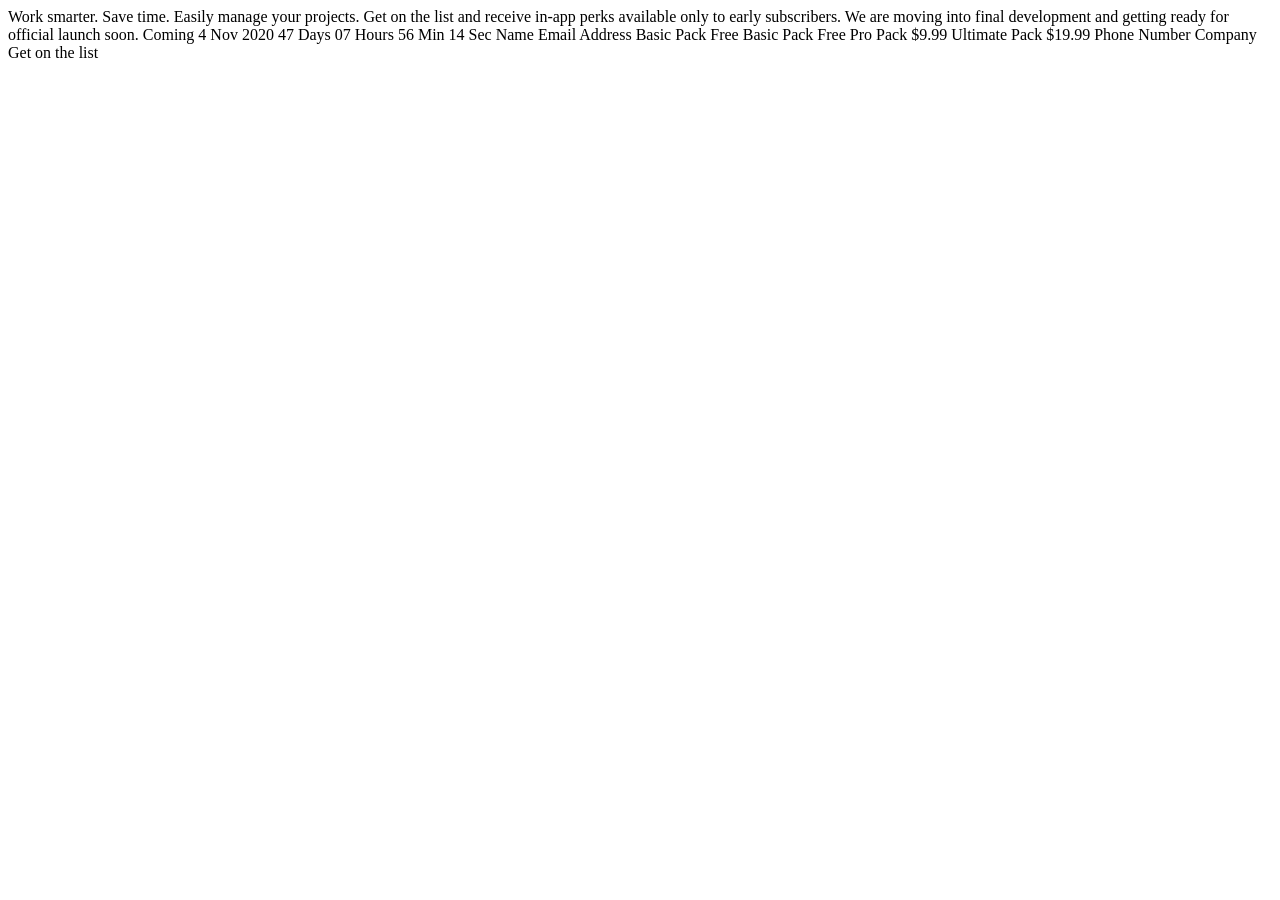
==== sign-up.html @ 05491415 "initial commit" ====
<!DOCTYPE html>
<html lang="en">
<head>
  <meta charset="UTF-8">
  <meta name="viewport" content="width=device-width, initial-scale=1.0">

  <link rel="icon" type="image/png" sizes="32x32" href="./assets/favicon-32x32.png">

    <title>Frontend Mentor | Officelite coming soon site</title>
</head>
<body>
  Work smarter. Save time.

  Easily manage your projects. Get on the list and receive in-app perks available only to 
  early subscribers. We are moving into final development and getting ready for official launch soon.

  <!-- If you're choosing to make this date dynamic, set it to 30 days in the future from the moment the visitor views the page -->
  Coming 4 Nov 2020

  <!-- If you're choosing to make this timer dynamic, have it countdown from the date you set above -->
  47 Days
  07 Hours
  56 Min
  14 Sec

  Name
  Email Address
  Basic Pack Free
  Basic Pack Free
  Pro Pack $9.99
  Ultimate Pack $19.99
  Phone Number
  Company
  Get on the list
</body>
</html>
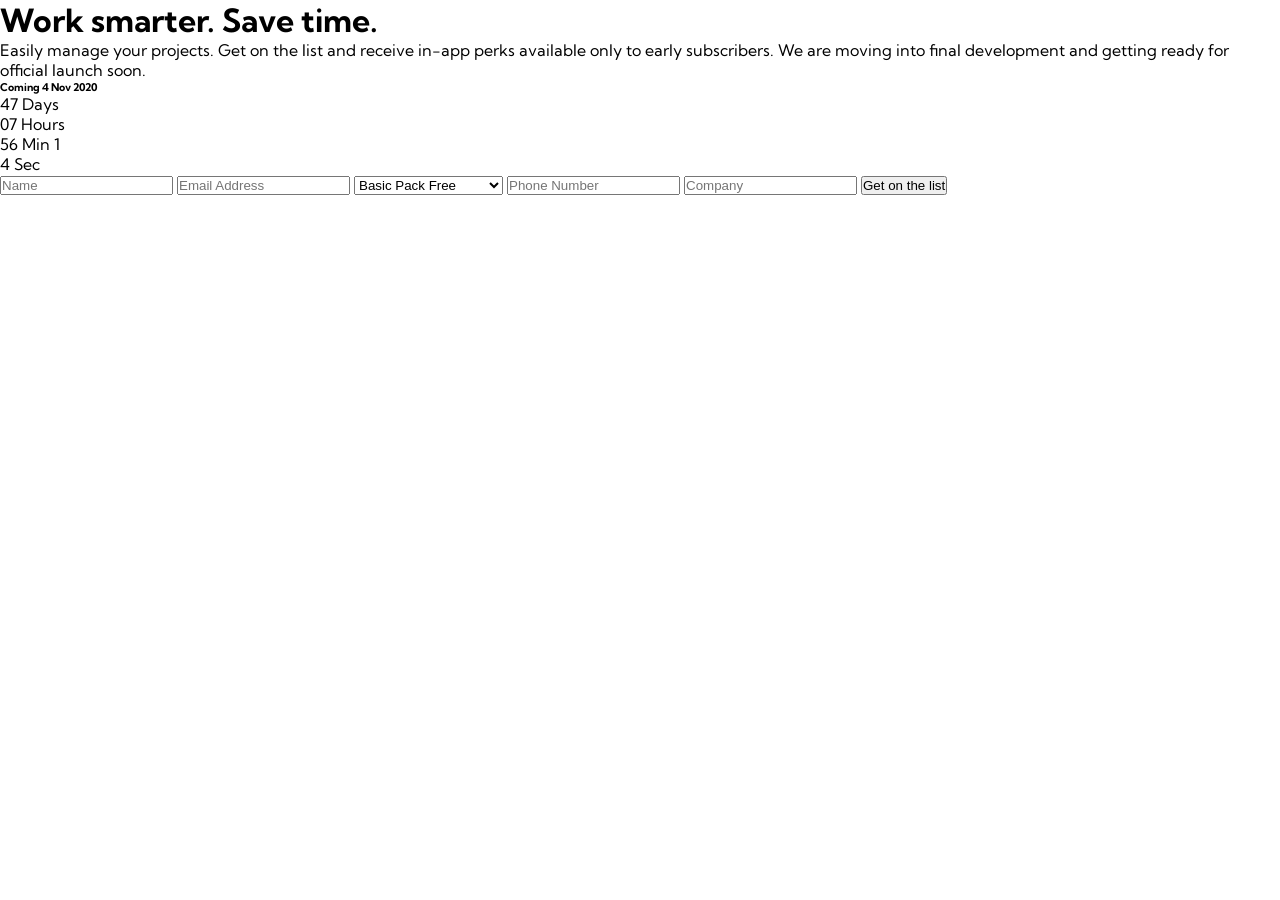
==== commit 5e99fcce: "html structure and css improve" ====
--- a/sign-up.html
+++ b/sign-up.html
@@ -1,36 +1,85 @@
-<!DOCTYPE html>
+<!doctype html>
 <html lang="en">
-<head>
-  <meta charset="UTF-8">
-  <meta name="viewport" content="width=device-width, initial-scale=1.0">
+  <head>
+    <meta charset="UTF-8" />
+    <meta name="viewport" content="width=device-width, initial-scale=1.0" />
 
-  <link rel="icon" type="image/png" sizes="32x32" href="./assets/favicon-32x32.png">
+    <link
+      rel="icon"
+      type="image/png"
+      sizes="32x32"
+      href="./assets/favicon-32x32.png"
+    />
+
+    <link rel="preconnect" href="https://fonts.googleapis.com" />
+    <link rel="preconnect" href="https://fonts.gstatic.com" crossorigin />
+    <link
+      href="https://fonts.googleapis.com/css2?family=Kumbh+Sans:wght,YOPQ@100..900,300&family=Red+Hat+Display:ital,wght@0,300..900;1,300..900&display=swap"
+      rel="stylesheet"
+    />
+
+    <link rel="stylesheet" href="style.css" />
 
     <title>Frontend Mentor | Officelite coming soon site</title>
-</head>
-<body>
-  Work smarter. Save time.
+  </head>
+  <body>
+    <div class="container">
+      <h1>Work smarter. Save time.</h1>
 
-  Easily manage your projects. Get on the list and receive in-app perks available only to 
-  early subscribers. We are moving into final development and getting ready for official launch soon.
+      <p>
+        Easily manage your projects. Get on the list and receive in-app perks
+        available only to early subscribers. We are moving into final
+        development and getting ready for official launch soon.
+      </p>
 
-  <!-- If you're choosing to make this date dynamic, set it to 30 days in the future from the moment the visitor views the page -->
-  Coming 4 Nov 2020
+      <!-- If you're choosing to make this date dynamic, set it to 30 days in the future from the moment the visitor views the page -->
+      <h6>Coming 4 Nov 2020</h6>
 
-  <!-- If you're choosing to make this timer dynamic, have it countdown from the date you set above -->
-  47 Days
-  07 Hours
-  56 Min
-  14 Sec
+      <!-- If you're choosing to make this timer dynamic, have it countdown from the date you set above -->
+      <div class="date-container dc-white">
+        <div class="date-card">47 Days</div>
+        <div class="date-card">07 Hours</div>
+        <div class="date-card">56 Min 1</div>
+        <div class="date-card">4 Sec</div>
+      </div>
 
-  Name
-  Email Address
-  Basic Pack Free
-  Basic Pack Free
-  Pro Pack $9.99
-  Ultimate Pack $19.99
-  Phone Number
-  Company
-  Get on the list
-</body>
-</html>+      <div class="form-container">
+        <input
+          type="text"
+          name="fname"
+          id="fname"
+          required
+          placeholder="Name"
+        />
+        <input
+          type="email"
+          name="email"
+          id="email"
+          required
+          placeholder="Email Address"
+        />
+        <select name="" id="">
+          <option value="basic">Basic Pack Free</option>
+          <option value="pro">Pro Pack $9.99</option>
+          <option value="ultimate">Ultimate Pack $19.99</option>
+        </select>
+        <!-- Basic Pack Free Basic Pack Free Pro Pack $9.99 Ultimate Pack $19.99 -->
+        <input
+          type="tel"
+          name="phonenumber"
+          id="phonenumber"
+          required
+          placeholder="Phone Number"
+        />
+        <input
+          type="text"
+          name="company"
+          id="company"
+          required
+          placeholder="Company "
+        />
+        <button>Get on the list</button>
+      </div>
+    </div>
+  </body>
+</html>
--- a/style.css
+++ b/style.css
@@ -0,0 +1,178 @@
+:root {
+  --neutral-900: #25293a;
+  --neutral-800: #333950;
+  --neutral-500: #747b95;
+  --neutral-50: #fafafa;
+  --neutral-0: #ffffff;
+  --blue-500: #5175ff;
+  --blue-300: #829cff;
+  --blue-100: #e4eaff;
+  --red-400: #f05b5b;
+  --spacing-0: 0;
+  --spacing-025: 2px;
+  --spacing-050: 4px;
+  --spacing-075: 6px;
+  --spacing-100: 8px;
+  --spacing-125: 10px;
+  --spacing-150: 12px;
+  --spacing-200: 16px;
+  --spacing-250: 20px;
+  --spacing-300: 24px;
+  --spacing-400: 32px;
+  --spacing-500: 40px;
+  --spacing-600: 48px;
+  --spacing-800: 64px;
+  --spacing-1000: 80px;
+  --spacing-1200: 96px;
+  --spacing-1400: 112px;
+  --spacing-1600: 128px;
+  --spacing-1800: 140px;
+  --radius-0: 0;
+  --radius-4: 4px;
+  --radius-6: 6px;
+  --radius-8: 8px;
+  --radius-10: 10px;
+  --radius-12: 12px;
+  --radius-16: 16px;
+  --radius-20: 20px;
+  --radius-24: 24px;
+  --radius-full: 999px;
+}
+
+.text-preset-1 {
+  font-size: 56px;
+  line-height: 1.2;
+  letter-spacing: 0;
+  font-weight: 700;
+}
+
+.text-preset-1-tablet {
+  font-size: 40px;
+  line-height: 1.2;
+  letter-spacing: 0;
+  font-weight: 700;
+}
+
+.text-preset-2 {
+  font-size: 20px;
+  line-height: 1.4;
+  letter-spacing: 0;
+  font-weight: 700;
+}
+
+.text-preset-3 {
+  font-size: 18px;
+  line-height: 1.5;
+  letter-spacing: 0;
+  font-weight: 700;
+}
+
+.text-preset-4 {
+  font-size: 16px;
+  line-height: 1.6;
+  letter-spacing: 0;
+  font-weight: 400;
+}
+
+.text-preset-5 {
+  font-size: 16px;
+  line-height: 1.6;
+  letter-spacing: 0;
+  font-weight: 700;
+}
+
+.text-preset-6 {
+  font-size: 16px;
+  line-height: 1.6;
+  letter-spacing: 5px;
+  font-weight: 700;
+  text-transform: uppercase;
+}
+
+.primary-button {
+  background-color: var(--blue-500);
+  color: var(--neutral-0);
+  border-radius: var(--radius-full);
+  width: 170px;
+  height: 50px;
+  padding: var(--spacing-150) var(--spacing-500);
+  border: none;
+}
+
+.primary-button:hover {
+  background-color: var(--blue-300);
+}
+
+.primary-button:focus {
+  background-color: var(--blue-500);
+}
+
+.secondary-button {
+  background-color: var(--blue-100);
+  color: var(--blue-500);
+  border-radius: var(--radius-full);
+  width: 170px;
+  height: 50px;
+  padding: var(--spacing-150) var(--spacing-500);
+  border: none;
+}
+
+.secondary-button:hover {
+  background-color: var(--blue-500);
+  color: var(--neutral-0);
+}
+
+.secondary-button:focus {
+}
+
+.white-button {
+  background-color: var(--neutral-0);
+  color: var(--blue-500);
+  border-radius: var(--radius-full);
+  width: 170px;
+  height: 50px;
+  padding: var(--spacing-150) var(--spacing-500);
+  border: none;
+}
+
+.white-button:hover {
+  background-color: var(--blue-100);
+}
+
+.white-button:focus {
+}
+
+nav h1 {
+  color: var(--neutral-800);
+}
+
+nav p {
+  color: var(--neutral-500);
+}
+
+.plan-card h2,
+.plan-card h4,
+.plan-card h5 {
+  color: var(--neutral-900);
+}
+
+.plan-card p {
+  color: var(--neutral-500);
+}
+
+* {
+  box-sizing: border-box;
+  margin: 0;
+  padding: 0;
+}
+
+body {
+  font-family: "Kumbh Sans", sans-serif;
+  background-color: var(--neutral-0);
+}
+
+@media (min-width: 768px) {
+}
+
+@media (min-width: 1024px) {
+}
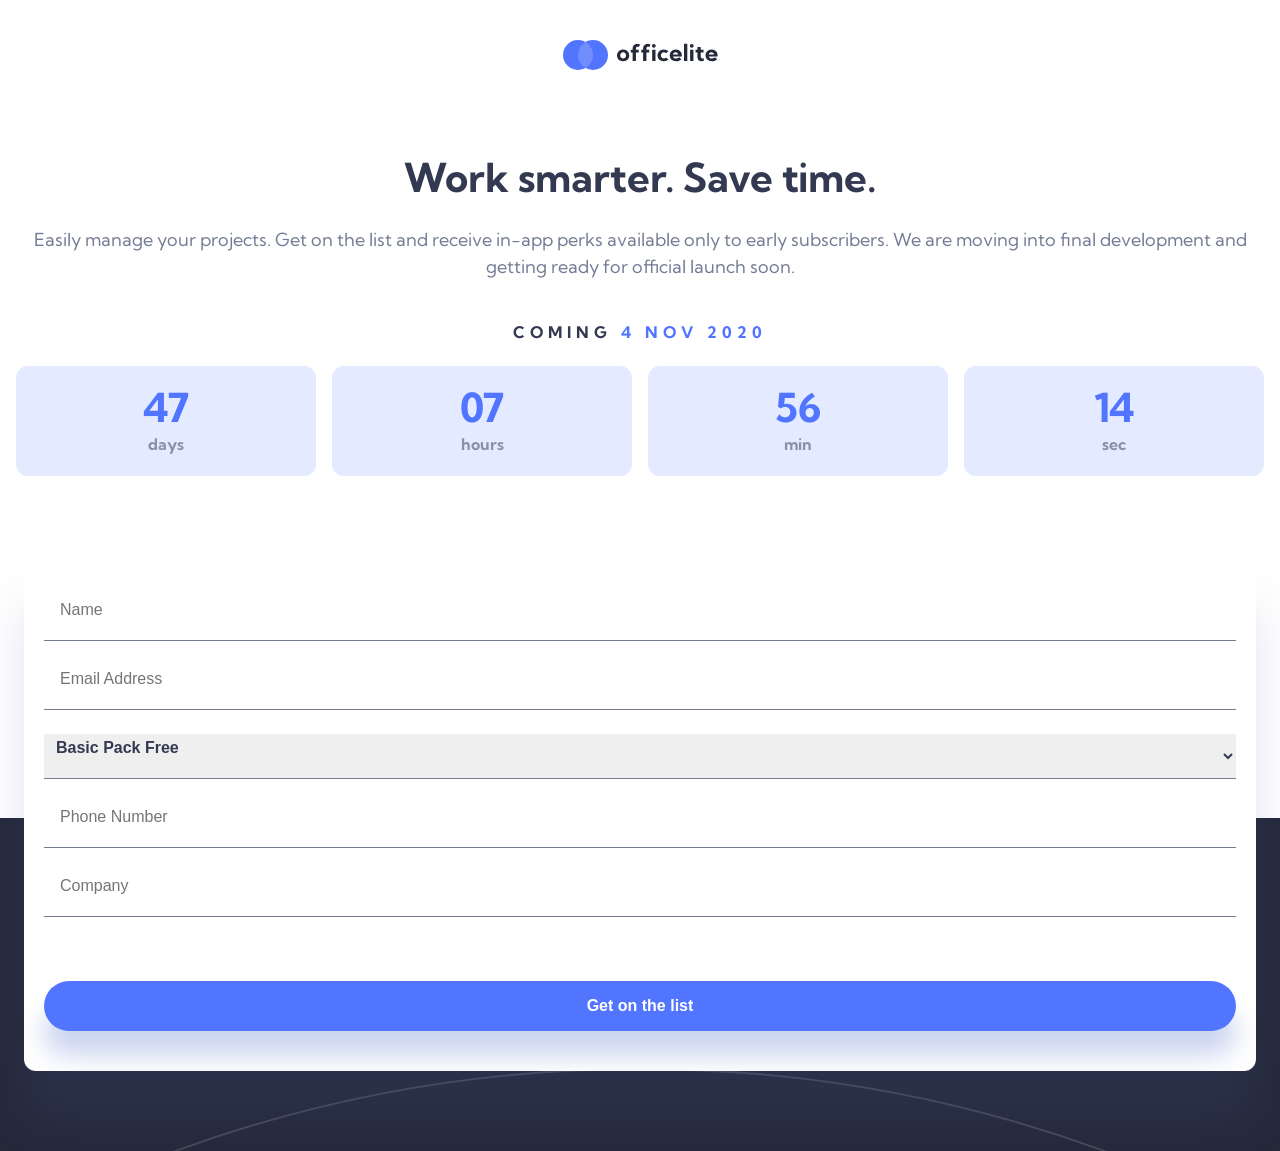
==== commit e4e1d747: "sign up mobile done" ====
--- a/sign-up.html
+++ b/sign-up.html
@@ -24,62 +24,106 @@
   </head>
   <body>
     <div class="container">
-      <h1>Work smarter. Save time.</h1>
+      <nav>
+        <img
+          src="./assets/shared/logo.svg"
+          alt="Officelite logo"
+          class="logo-img"
+        />
+      </nav>
+      <main>
+        <div class="header-content">
+          <h1 class="text-preset-1-tablet">Work smarter. Save time.</h1>
 
-      <p>
-        Easily manage your projects. Get on the list and receive in-app perks
-        available only to early subscribers. We are moving into final
-        development and getting ready for official launch soon.
-      </p>
+          <p class="text-preset-3">
+            Easily manage your projects. Get on the list and receive in-app
+            perks available only to early subscribers. We are moving into final
+            development and getting ready for official launch soon.
+          </p>
+        </div>
 
-      <!-- If you're choosing to make this date dynamic, set it to 30 days in the future from the moment the visitor views the page -->
-      <h6>Coming 4 Nov 2020</h6>
+        <!-- If you're choosing to make this date dynamic, set it to 30 days in the future from the moment the visitor views the page -->
+        <h6 class="coming-date-su text-preset-6">
+          Coming <span class="blue-text">4 Nov 2020</span>
+        </h6>
 
-      <!-- If you're choosing to make this timer dynamic, have it countdown from the date you set above -->
-      <div class="date-container dc-white">
-        <div class="date-card">47 Days</div>
-        <div class="date-card">07 Hours</div>
-        <div class="date-card">56 Min 1</div>
-        <div class="date-card">4 Sec</div>
-      </div>
+        <!-- If you're choosing to make this timer dynamic, have it countdown from the date you set above -->
+        <div class="date-container dc-white">
+          <div class="date-card date-card-su">
+            <p class="date-number text-preset-1-tablet">47</p>
+            <p class="date-word text-preset-5">days</p>
+          </div>
+          <div class="date-card date-card-su">
+            <p class="date-number text-preset-1-tablet">07</p>
+            <p class="date-word text-preset-5">hours</p>
+          </div>
+          <div class="date-card date-card-su">
+            <p class="date-number text-preset-1-tablet">56</p>
+            <p class="date-word text-preset-5">min</p>
+          </div>
+          <div class="date-card date-card-su">
+            <p class="date-number text-preset-1-tablet">14</p>
+            <p class="date-word text-preset-5">sec</p>
+          </div>
+        </div>
+      </main>
 
-      <div class="form-container">
-        <input
-          type="text"
-          name="fname"
-          id="fname"
-          required
-          placeholder="Name"
-        />
-        <input
-          type="email"
-          name="email"
-          id="email"
-          required
-          placeholder="Email Address"
-        />
-        <select name="" id="">
-          <option value="basic">Basic Pack Free</option>
-          <option value="pro">Pro Pack $9.99</option>
-          <option value="ultimate">Ultimate Pack $19.99</option>
-        </select>
-        <!-- Basic Pack Free Basic Pack Free Pro Pack $9.99 Ultimate Pack $19.99 -->
-        <input
-          type="tel"
-          name="phonenumber"
-          id="phonenumber"
-          required
-          placeholder="Phone Number"
-        />
-        <input
-          type="text"
-          name="company"
-          id="company"
-          required
-          placeholder="Company "
-        />
-        <button>Get on the list</button>
-      </div>
+      <section>
+        <div class="form-container">
+          <input
+            type="text"
+            name="fname"
+            id="fname"
+            class="fname fc-input text-preset-4"
+            required
+            placeholder="Name"
+          />
+          <input
+            type="email"
+            name="email"
+            id="email"
+            class="email fc-input text-preset-4"
+            required
+            placeholder="Email Address"
+          />
+          <select
+            name="Plan picker"
+            id="plan-picker"
+            class="plan-picker fc-input text-preset-5"
+          >
+            <option value="basic">
+              Basic Pack <span class="option-span">Free</span>
+            </option>
+            <option value="pro">
+              Pro Pack <span class="option-span">$9.99</span>
+            </option>
+            <option value="ultimate">
+              Ultimate Pack <span class="option-span">$19.99</span>
+            </option>
+          </select>
+          <!-- Basic Pack Free Basic Pack Free Pro Pack $9.99 Ultimate Pack $19.99 -->
+          <input
+            type="tel"
+            name="phonenumber"
+            id="phonenumber"
+            class="phonenumber fc-input text-preset-4"
+            pattern="[0-9]{9}"
+            required
+            placeholder="Phone Number"
+          />
+          <input
+            type="text"
+            name="company"
+            id="company"
+            class="company fc-input text-preset-4"
+            required
+            placeholder="Company "
+          />
+          <button class="primary-button pb-su text-preset-5">
+            Get on the list
+          </button>
+        </div>
+      </section>
     </div>
   </body>
 </html>
--- a/style.css
+++ b/style.css
@@ -64,7 +64,7 @@
   font-size: 18px;
   line-height: 1.5;
   letter-spacing: 0;
-  font-weight: 700;
+  font-weight: 400;
 }
 
 .text-preset-4 {
@@ -89,6 +89,10 @@
   text-transform: uppercase;
 }
 
+button {
+  cursor: pointer;
+}
+
 .primary-button {
   background-color: var(--blue-500);
   color: var(--neutral-0);
@@ -97,6 +101,7 @@
   height: 50px;
   padding: var(--spacing-150) var(--spacing-500);
   border: none;
+  box-shadow: 00px 25px 25px rgba(53, 91, 194, 0.25);
 }
 
 .primary-button:hover {
@@ -104,7 +109,10 @@
 }
 
 .primary-button:focus {
-  background-color: var(--blue-500);
+  outline: none;
+  box-shadow:
+    0 0 0 3px var(--neutral-0),
+    0 0 0 6px var(--blue-500);
 }
 
 .secondary-button {
@@ -123,6 +131,9 @@
 }
 
 .secondary-button:focus {
+  outline: none;
+  background-color: var(--blue-500);
+  color: var(--neutral-0);
 }
 
 .white-button {
@@ -140,24 +151,8 @@
 }
 
 .white-button:focus {
-}
-
-nav h1 {
-  color: var(--neutral-800);
-}
-
-nav p {
-  color: var(--neutral-500);
-}
-
-.plan-card h2,
-.plan-card h4,
-.plan-card h5 {
-  color: var(--neutral-900);
-}
-
-.plan-card p {
-  color: var(--neutral-500);
+  outline: none;
+  background-color: var(--blue-100);
 }
 
 * {
@@ -171,6 +166,260 @@
   background-color: var(--neutral-0);
 }
 
+.container {
+  display: flex;
+  flex-direction: column;
+  align-items: center;
+  justify-content: center;
+  text-align: center;
+}
+
+.logo-img {
+  margin-top: var(--spacing-500);
+  margin-bottom: var(--spacing-1000);
+}
+
+header {
+  margin-bottom: var(--spacing-1000);
+  position: relative;
+  z-index: 1;
+}
+
+header::before {
+  content: "";
+  position: absolute;
+  top: 0;
+  left: 0;
+  width: 100%;
+  height: 100%;
+  background-image: url(./assets/home/bg-pattern-header.svg);
+  background-position: center -225px;
+  background-repeat: no-repeat;
+  position: absolute;
+  background-size: 150%;
+  filter: brightness(0.15);
+  z-index: -1;
+}
+
+.charts-img {
+  margin-bottom: var(--spacing-600);
+  width: 200px;
+}
+
+.header-content {
+  margin: var(--spacing-0) var(--spacing-200);
+  display: flex;
+  flex-direction: column;
+  gap: var(--spacing-300);
+  align-items: center;
+}
+
+.header-content h1 {
+  color: var(--neutral-800);
+}
+
+.header-content p {
+  color: var(--neutral-500);
+}
+
+.pricing-section {
+  width: 100%;
+  background: linear-gradient(
+    to top,
+    var(--neutral-900) 64%,
+    var(--neutral-0) 64%
+  );
+  position: relative;
+  z-index: 1;
+}
+
+.pricing-section::before {
+  content: "";
+  position: absolute;
+  top: 0;
+  left: 0;
+  width: 100%;
+  height: 100%;
+  background-image: url(./assets/home/bg-pattern-footer.svg);
+  background-position: center 775px;
+  background-repeat: no-repeat;
+  position: absolute;
+  background-size: 325%;
+  z-index: -1;
+}
+
+.pricing-section .primary-button {
+  box-shadow: none;
+}
+
+.pricing-section .primary-button:focus {
+  box-shadow: none;
+  background-color: var(--blue-300);
+}
+
+main {
+  width: 100%;
+}
+
+.plan-card {
+  border-radius: var(--radius-12);
+  padding: var(--spacing-500) var(--spacing-300);
+  background-color: var(--neutral-0);
+  box-shadow: 0px 50px 50px -25px rgba(75, 92, 154, 0.25);
+  margin: var(--spacing-0) var(--spacing-200) var(--spacing-300);
+}
+
+.plan-card:last-child {
+  margin-bottom: var(--spacing-1000);
+}
+
+.white-plan-card .plan-card-features {
+  color: var(--neutral-500);
+  margin: var(--spacing-600) 0;
+  display: flex;
+  flex-direction: column;
+  gap: var(--spacing-200);
+}
+
+.blue-plan-card {
+  background-color: var(--blue-500);
+  box-shadow: 0px 50px 50px 0px rgba(75, 92, 154, 0.25);
+}
+
+.blue-plan-card .plan-card-pricing {
+  color: var(--neutral-0);
+}
+
+.blue-plan-card .plan-card-features {
+  color: var(--neutral-0);
+  margin: var(--spacing-600) 0;
+  display: flex;
+  flex-direction: column;
+  gap: var(--spacing-200);
+}
+
+.plan-card-pricing {
+  color: var(--neutral-900);
+}
+
+.coming-date {
+  color: var(--neutral-0);
+}
+
+.blue-text {
+  color: var(--blue-500);
+}
+
+.date-container {
+  display: flex;
+  justify-content: center;
+  margin: var(--spacing-250) var(--spacing-200) var(--spacing-600);
+  gap: var(--spacing-200);
+}
+
+.date-card {
+  border-radius: var(--radius-12);
+  background-color: var(--neutral-800);
+  width: 100%;
+  height: 110px;
+  display: flex;
+  flex-direction: column;
+  padding: var(--spacing-200) var(--spacing-150);
+  justify-content: center;
+  align-items: center;
+  color: var(--neutral-0);
+}
+
+.date-word {
+  opacity: 0.5;
+}
+
+footer {
+  margin-bottom: var(--spacing-1400);
+}
+
+/* sign-up */
+
+.coming-date-su {
+  color: var(--neutral-800);
+  margin-top: var(--spacing-500);
+}
+
+.date-card-su {
+  background-color: var(--blue-100);
+  color: var(--blue-500);
+}
+
+.dc-white {
+  margin-bottom: var(--spacing-1000);
+}
+
+.date-card-su .date-word {
+  color: var(--neutral-800);
+}
+
+section {
+  width: 100%;
+  position: relative;
+  z-index: 1;
+  background: linear-gradient(
+    to top,
+    var(--neutral-900) 56%,
+    var(--neutral-0) 56%
+  );
+}
+
+section::before {
+  content: "";
+  position: absolute;
+  top: 0;
+  left: 0;
+  width: 100%;
+  height: 100%;
+  background-image: url(./assets/home/bg-pattern-footer.svg);
+  background-position: center -50px;
+  background-repeat: no-repeat;
+  background-size: contain;
+  position: absolute;
+  background-size: 300%;
+  z-index: -1;
+}
+
+.form-container {
+  display: flex;
+  flex-direction: column;
+  background-color: var(--neutral-0);
+  margin: var(--spacing-0) var(--spacing-300) var(--spacing-1000);
+  padding: var(--spacing-500) var(--spacing-250);
+  border-radius: var(--radius-12);
+  gap: var(--spacing-300);
+  box-shadow: 0px 50px 50px 0px rgba(75, 92, 154, 0.16);
+}
+
+.fc-input {
+  height: 45px;
+  padding: var(--spacing-0) var(--spacing-200) var(--spacing-200);
+  color: var(--neutral-800);
+  border: none;
+  border-bottom: var(--neutral-500) 1px solid;
+  outline: none;
+}
+
+.plan-picker {
+  padding-left: var(--spacing-100);
+}
+
+.option-span {
+  color: var(--neutral-500);
+  opacity: 0.4;
+  margin-left: var(--spacing-200);
+}
+
+.pb-su {
+  width: 100%;
+  margin-top: var(--spacing-500);
+}
+
 @media (min-width: 768px) {
 }
 
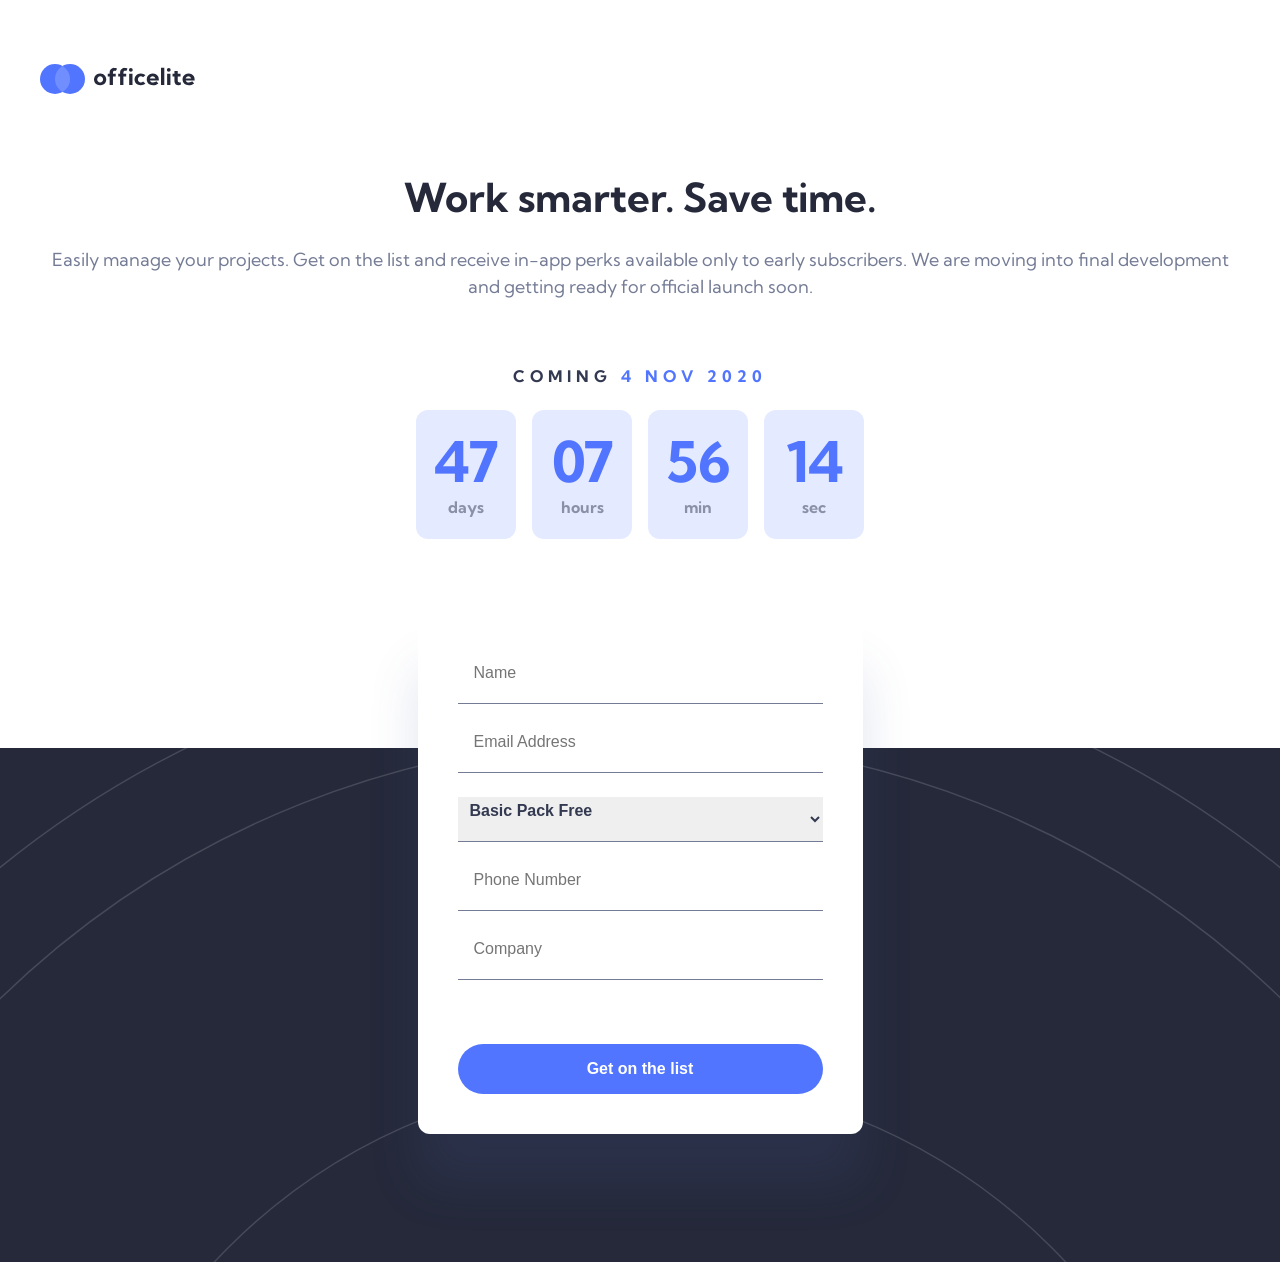
==== commit def48af3: "sign up tablet done" ====
--- a/sign-up.html
+++ b/sign-up.html
@@ -23,7 +23,7 @@
     <title>Frontend Mentor | Officelite coming soon site</title>
   </head>
   <body>
-    <div class="container">
+    <div class="container-su">
       <nav>
         <img
           src="./assets/shared/logo.svg"
@@ -31,8 +31,9 @@
           class="logo-img"
         />
       </nav>
-      <main>
-        <div class="header-content">
+
+      <main class="main-su">
+        <div class="header-content hc-su">
           <h1 class="text-preset-1-tablet">Work smarter. Save time.</h1>
 
           <p class="text-preset-3">
--- a/style.css
+++ b/style.css
@@ -172,6 +172,8 @@
   align-items: center;
   justify-content: center;
   text-align: center;
+  width: 100%;
+  overflow: hidden;
 }
 
 .logo-img {
@@ -195,7 +197,6 @@
   background-image: url(./assets/home/bg-pattern-header.svg);
   background-position: center -225px;
   background-repeat: no-repeat;
-  position: absolute;
   background-size: 150%;
   filter: brightness(0.15);
   z-index: -1;
@@ -210,16 +211,21 @@
   margin: var(--spacing-0) var(--spacing-200);
   display: flex;
   flex-direction: column;
-  gap: var(--spacing-300);
   align-items: center;
 }
 
-.header-content h1 {
+.header-content-text {
+  width: 339px;
+}
+
+.header-content-text h1 {
   color: var(--neutral-800);
-}
-
-.header-content p {
+  margin-bottom: var(--spacing-300);
+}
+
+.header-content-text p {
   color: var(--neutral-500);
+  margin-bottom: var(--spacing-300);
 }
 
 .pricing-section {
@@ -322,6 +328,7 @@
   background-color: var(--neutral-800);
   width: 100%;
   height: 110px;
+  width: 74px;
   display: flex;
   flex-direction: column;
   padding: var(--spacing-200) var(--spacing-150);
@@ -418,9 +425,191 @@
 .pb-su {
   width: 100%;
   margin-top: var(--spacing-500);
+  box-shadow: none;
 }
 
 @media (min-width: 768px) {
+  nav {
+    display: flex;
+    margin-left: var(--spacing-500);
+    margin-top: var(--spacing-1000);
+    margin-bottom: var(--spacing-1400);
+  }
+
+  .logo-img {
+    padding: 0;
+    margin: 0;
+  }
+
+  header {
+    width: 100%;
+    margin-bottom: var(--spacing-1400);
+    overflow: hidden;
+  }
+
+  header::before {
+    content: "";
+    position: absolute;
+    top: 0;
+    left: 50%;
+    width: 100%;
+    height: 100%;
+    background-image: url(./assets/home/bg-pattern-header.svg);
+    background-position: center -225px;
+    background-repeat: no-repeat;
+    background-size: 100%;
+    filter: brightness(0.15);
+    z-index: -1;
+  }
+
+  .pricing-section::before {
+    content: "";
+    position: absolute;
+    top: 0;
+    left: 0;
+    width: 100%;
+    height: 100%;
+    background-image: url(./assets/home/bg-pattern-footer.svg);
+    background-position: center 575px;
+    background-repeat: no-repeat;
+    position: absolute;
+    background-size: 175%;
+    z-index: -1;
+  }
+
+  .header-content {
+    display: flex;
+    flex-direction: row;
+    justify-content: space-between;
+    align-items: center;
+    width: 100%;
+    padding: 0 var(--spacing-500);
+    margin: 0;
+    /* gap: 64px; */
+  }
+
+  .header-content-text {
+    width: 345px;
+    text-align: left;
+    order: -1;
+  }
+
+  .charts-img {
+    order: 1;
+    width: 280px;
+    /* margin: var(--spacing-200) 0; */
+    margin: 0;
+    margin-top: var(--spacing-400);
+  }
+
+  .plan-card {
+    display: grid;
+    grid-template-columns: 1fr 1fr;
+    grid-template-rows: auto 1fr;
+    text-align: left;
+    margin: var(--spacing-250) var(--spacing-500);
+    padding: var(--spacing-600);
+    box-shadow: 0px 50px 50px 0px rgba(75, 92, 154, 0.25);
+  }
+
+  .blue-plan-card {
+    position: relative;
+    z-index: 1;
+  }
+
+  .blue-plan-card::before {
+    content: "";
+    position: absolute;
+    width: 100%;
+    height: 100%;
+    background-image: url(./assets/home/bg-pattern-pricing.svg);
+    background-position: -325px center;
+    background-repeat: no-repeat;
+    z-index: -1;
+  }
+
+  .plan-card:last-child {
+    margin-bottom: var(--spacing-1200);
+  }
+
+  .plan-card-pricing {
+    grid-column: 1/2;
+    display: flex;
+    flex-direction: column;
+    gap: var(--spacing-200);
+    margin-bottom: var(--spacing-300);
+  }
+
+  .plan-card-features {
+    grid-column: 2/3;
+    grid-row: 1/-1;
+    /* padding: var(--spacing-400) 0; */
+  }
+
+  .plan-card button {
+    grid-column: 1/2;
+  }
+
+  .date-card {
+    width: 100px;
+    height: 129px;
+  }
+
+  .date-number {
+    font-size: 56px;
+  }
+
+  .container-su {
+    display: flex;
+    flex-direction: column;
+  }
+
+  .container-su nav {
+    margin-top: var(--spacing-800);
+    margin-bottom: var(--spacing-1000);
+  }
+
+  .main-su {
+    text-align: center;
+  }
+
+  .hc-su {
+    display: flex;
+    flex-direction: column;
+  }
+
+  .hc-su h1 {
+    color: var(--neutral-900);
+    margin-bottom: var(--spacing-300);
+  }
+
+  .hc-su p {
+    color: var(--neutral-500);
+    margin-bottom: var(--spacing-300);
+  }
+
+  .form-container {
+    padding: var(--spacing-500);
+    width: 445px;
+    margin-bottom: var(--spacing-1600);
+  }
+
+  section {
+    display: flex;
+    justify-content: center;
+    background: linear-gradient(
+      to top,
+      var(--neutral-900) 80%,
+      var(--neutral-0) 80%
+    );
+  }
+
+  section::before {
+    background-position: center -400px;
+    background-size: 225%;
+  }
+
+  /* TODO: FIX MOBILE SIGN UP */
 }
 
 @media (min-width: 1024px) {
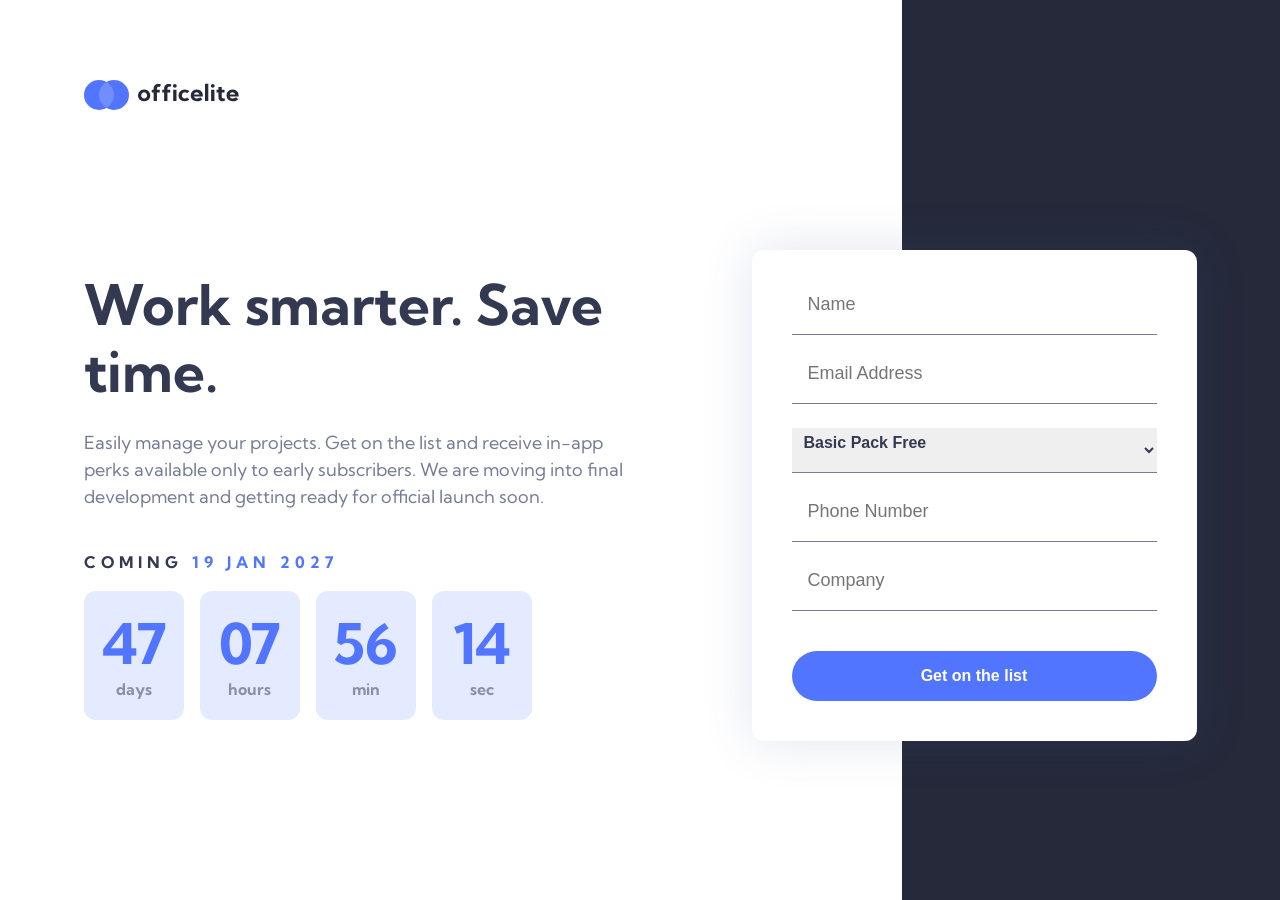
==== commit 4695741d: "dynamic date in h6" ====
--- a/sign-up.html
+++ b/sign-up.html
@@ -45,7 +45,7 @@
 
         <!-- If you're choosing to make this date dynamic, set it to 30 days in the future from the moment the visitor views the page -->
         <h6 class="coming-date-su text-preset-6">
-          Coming <span class="blue-text">4 Nov 2020</span>
+          Coming <span class="blue-text" id="target-date">4 Nov 2020</span>
         </h6>
 
         <!-- If you're choosing to make this timer dynamic, have it countdown from the date you set above -->
@@ -126,5 +126,7 @@
         </div>
       </section>
     </div>
+
+    <script src="script.js"></script>
   </body>
 </html>
--- a/style.css
+++ b/style.css
@@ -215,7 +215,7 @@
 }
 
 .header-content-text {
-  width: 339px;
+  max-width: 343px;
 }
 
 .header-content-text h1 {
@@ -347,6 +347,30 @@
 
 /* sign-up */
 
+.container-su {
+  text-align: center;
+}
+
+.main-su {
+  display: flex;
+  flex-direction: column;
+  align-items: center;
+  justify-content: center;
+}
+
+.hc-su {
+  max-width: 343px;
+}
+
+.hc-su h1 {
+  color: var(--neutral-800);
+  margin-bottom: var(--spacing-300);
+}
+
+.hc-su p {
+  color: var(--neutral-500);
+}
+
 .coming-date-su {
   color: var(--neutral-800);
   margin-top: var(--spacing-500);
@@ -367,6 +391,7 @@
 
 section {
   width: 100%;
+  height: 100%;
   position: relative;
   z-index: 1;
   background: linear-gradient(
@@ -374,6 +399,7 @@
     var(--neutral-900) 56%,
     var(--neutral-0) 56%
   );
+  padding-bottom: var(--spacing-1000);
 }
 
 section::before {
@@ -396,7 +422,7 @@
   display: flex;
   flex-direction: column;
   background-color: var(--neutral-0);
-  margin: var(--spacing-0) var(--spacing-300) var(--spacing-1000);
+  margin: var(--spacing-0) var(--spacing-300) 0;
   padding: var(--spacing-500) var(--spacing-250);
   border-radius: var(--radius-12);
   gap: var(--spacing-300);
@@ -444,7 +470,6 @@
   header {
     width: 100%;
     margin-bottom: var(--spacing-1400);
-    overflow: hidden;
   }
 
   header::before {
@@ -485,11 +510,10 @@
     width: 100%;
     padding: 0 var(--spacing-500);
     margin: 0;
-    /* gap: 64px; */
   }
 
   .header-content-text {
-    width: 345px;
+    max-width: 343px;
     text-align: left;
     order: -1;
   }
@@ -497,7 +521,6 @@
   .charts-img {
     order: 1;
     width: 280px;
-    /* margin: var(--spacing-200) 0; */
     margin: 0;
     margin-top: var(--spacing-400);
   }
@@ -543,7 +566,6 @@
   .plan-card-features {
     grid-column: 2/3;
     grid-row: 1/-1;
-    /* padding: var(--spacing-400) 0; */
   }
 
   .plan-card button {
@@ -559,6 +581,8 @@
     font-size: 56px;
   }
 
+  /* sign-up  */
+
   .container-su {
     display: flex;
     flex-direction: column;
@@ -570,22 +594,27 @@
   }
 
   .main-su {
-    text-align: center;
+    display: flex;
+    flex-direction: column;
+    justify-content: center;
+    align-items: center;
   }
 
   .hc-su {
     display: flex;
     flex-direction: column;
+    align-items: center;
+    justify-content: center;
+    width: 100%;
+    max-width: none;
   }
 
   .hc-su h1 {
-    color: var(--neutral-900);
-    margin-bottom: var(--spacing-300);
+    width: 540px;
   }
 
   .hc-su p {
-    color: var(--neutral-500);
-    margin-bottom: var(--spacing-300);
+    width: 540px;
   }
 
   .form-container {
@@ -602,15 +631,192 @@
       var(--neutral-900) 80%,
       var(--neutral-0) 80%
     );
+    padding-bottom: var(--spacing-0);
   }
 
   section::before {
     background-position: center -400px;
     background-size: 225%;
   }
-
-  /* TODO: FIX MOBILE SIGN UP */
-}
-
-@media (min-width: 1024px) {
-}
+}
+
+@media (min-width: 1280px) {
+  .text-preset-1-tablet {
+    font-size: 56px;
+  }
+
+  .text-preset-4 {
+    font-size: 18px;
+  }
+
+  header {
+    width: 1110px;
+    margin-bottom: var(--spacing-1800);
+    max-width: 100%;
+  }
+
+  nav {
+    margin-left: 0;
+    margin-bottom: var(--spacing-1800);
+  }
+
+  .header-content {
+    padding: 0;
+    width: 100%;
+    max-width: none;
+    flex-direction: row;
+    justify-content: space-between;
+  }
+
+  .header-content-text {
+    width: 540px;
+    max-width: none;
+    text-align: left;
+  }
+
+  .charts-img {
+    width: 475px;
+    margin: 0;
+  }
+
+  .pricing-section {
+    display: flex;
+    flex-direction: column;
+    align-items: center;
+  }
+
+  main {
+    display: flex;
+    flex-direction: row;
+    justify-content: center;
+    gap: var(--spacing-400);
+    margin-bottom: var(--spacing-1000);
+  }
+
+  .plan-card {
+    width: 349px;
+    height: 489px;
+    display: flex;
+    flex-direction: column;
+    text-align: center;
+    align-items: center;
+    justify-content: center;
+    margin: 0;
+    padding: 0;
+  }
+
+  .plan-card:last-child {
+    margin-bottom: 0;
+  }
+
+  .blue-plan-card::before {
+    display: none;
+  }
+
+  footer {
+    width: 1110px;
+    display: grid;
+    text-align: left;
+    grid-template-columns: max-content 1fr;
+    grid-template-rows: auto auto;
+    align-items: center;
+    margin-bottom: var(--spacing-1600);
+  }
+
+  footer .coming-date {
+    grid-column: 1/2;
+    grid-row: 1/2;
+    margin-bottom: var(--spacing-200);
+  }
+
+  footer .date-container {
+    grid-column: 1/2;
+    grid-row: 2/3;
+    gap: var(--spacing-200);
+  }
+
+  footer button {
+    grid-column: 2/3;
+    grid-row: 1/-1;
+    align-self: center;
+    justify-self: end;
+  }
+
+  .date-container {
+    justify-content: left;
+    margin: 0;
+  }
+
+  /* TODO: fix ::before in header and footer  */
+
+  /* sign-up */
+
+  .container-su {
+    display: grid;
+    grid-template-columns: auto max-content;
+    grid-template-rows: auto auto 1fr;
+    text-align: left;
+    justify-content: center;
+    align-items: center;
+    height: 100dvh;
+    position: relative;
+    z-index: 1;
+    overflow-x: hidden;
+  }
+
+  .container-su::before {
+    content: "";
+    position: absolute;
+    grid-column: 2;
+    grid-row: 1 / -1;
+    top: 0;
+    bottom: 0;
+    left: 150px;
+    right: -100dvh;
+
+    background-color: var(--neutral-900);
+    z-index: -1;
+  }
+
+  .container-su nav {
+    margin-top: var(--spacing-1000);
+    margin-bottom: var(--spacing-1800);
+  }
+
+  .main-su {
+    grid-column: 1/2;
+    gap: 0;
+    align-items: flex-start;
+    margin-bottom: 0;
+    width: 540px;
+    margin-right: var(--spacing-1600);
+  }
+
+  .hc-su {
+    flex-direction: column;
+  }
+
+  .coming-date-su {
+    margin-bottom: var(--spacing-200);
+  }
+
+  section {
+    grid-column: 2/3;
+    background: none;
+  }
+
+  section::before {
+    display: none;
+  }
+
+  .form-container {
+    box-shadow: 0px 0px 50px 0px rgba(75, 92, 154, 0.16);
+    margin: 0;
+  }
+
+  .pb-su {
+    margin-top: var(--spacing-200);
+  }
+
+  /* TODO: right side image */
+}
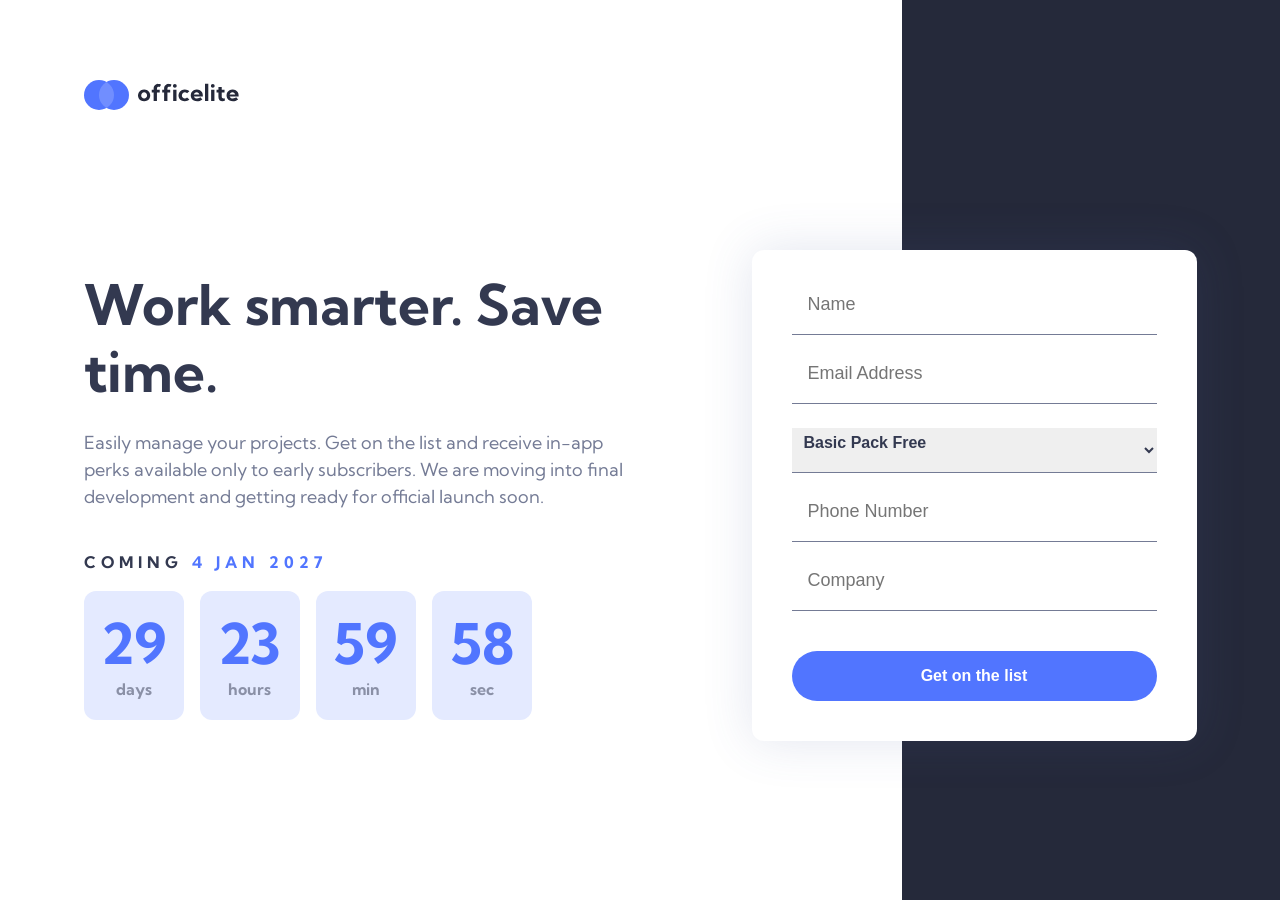
==== commit 879eefab: "dynamic countdowm" ====
--- a/sign-up.html
+++ b/sign-up.html
@@ -43,27 +43,25 @@
           </p>
         </div>
 
-        <!-- If you're choosing to make this date dynamic, set it to 30 days in the future from the moment the visitor views the page -->
         <h6 class="coming-date-su text-preset-6">
           Coming <span class="blue-text" id="target-date">4 Nov 2020</span>
         </h6>
 
-        <!-- If you're choosing to make this timer dynamic, have it countdown from the date you set above -->
         <div class="date-container dc-white">
           <div class="date-card date-card-su">
-            <p class="date-number text-preset-1-tablet">47</p>
+            <p class="date-number text-preset-1-tablet" id="days">47</p>
             <p class="date-word text-preset-5">days</p>
           </div>
           <div class="date-card date-card-su">
-            <p class="date-number text-preset-1-tablet">07</p>
+            <p class="date-number text-preset-1-tablet" id="hours">07</p>
             <p class="date-word text-preset-5">hours</p>
           </div>
           <div class="date-card date-card-su">
-            <p class="date-number text-preset-1-tablet">56</p>
+            <p class="date-number text-preset-1-tablet" id="minutes">56</p>
             <p class="date-word text-preset-5">min</p>
           </div>
           <div class="date-card date-card-su">
-            <p class="date-number text-preset-1-tablet">14</p>
+            <p class="date-number text-preset-1-tablet" id="seconds">14</p>
             <p class="date-word text-preset-5">sec</p>
           </div>
         </div>
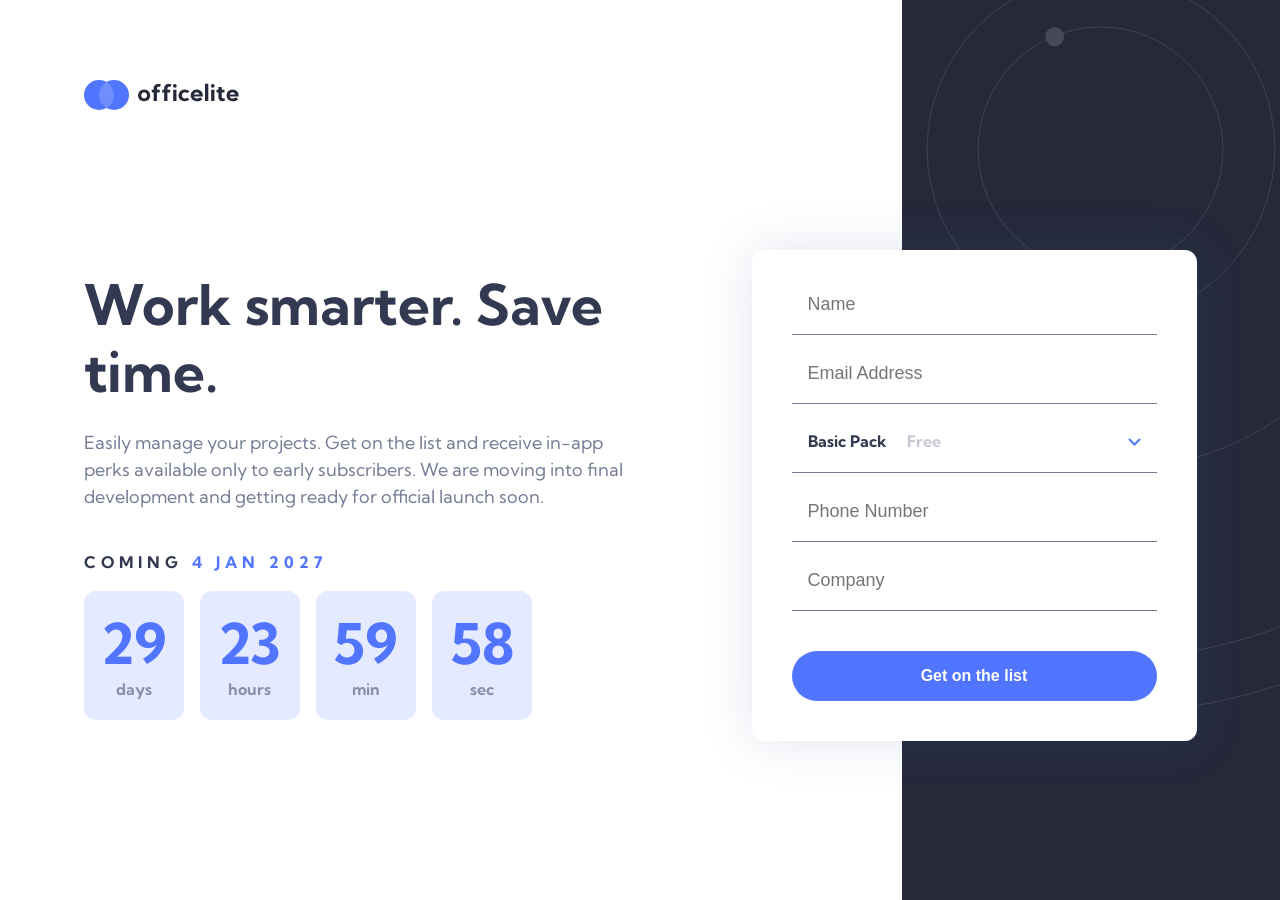
==== commit 5aedada7: "fix: custom plan-picker" ====
--- a/sign-up.html
+++ b/sign-up.html
@@ -85,22 +85,39 @@
             required
             placeholder="Email Address"
           />
-          <select
-            name="Plan picker"
-            id="plan-picker"
-            class="plan-picker fc-input text-preset-5"
-          >
-            <option value="basic">
-              Basic Pack <span class="option-span">Free</span>
-            </option>
-            <option value="pro">
-              Pro Pack <span class="option-span">$9.99</span>
-            </option>
-            <option value="ultimate">
-              Ultimate Pack <span class="option-span">$19.99</span>
-            </option>
-          </select>
-          <!-- Basic Pack Free Basic Pack Free Pro Pack $9.99 Ultimate Pack $19.99 -->
+
+          <div class="custom-select-wrapper">
+            <input
+              type="hidden"
+              name="Plan picker"
+              id="plan-picker"
+              value="basic"
+            />
+
+            <div class="custom-select-trigger fc-input text-preset-5">
+              <span class="selected-text">
+                Basic Pack <span class="option-span">Free</span>
+              </span>
+              <img
+                src="./assets/sign-up/icon-arrow-down.svg"
+                alt="arrow"
+                class="select-arrow"
+              />
+            </div>
+
+            <ul class="custom-options">
+              <li class="custom-option" data-value="basic">
+                Basic Pack <span class="option-span">Free</span>
+              </li>
+              <li class="custom-option" data-value="pro">
+                Pro Pack <span class="option-span">$9.99</span>
+              </li>
+              <li class="custom-option" data-value="ultimate">
+                Ultimate Pack <span class="option-span">$19.99</span>
+              </li>
+            </ul>
+          </div>
+
           <input
             type="tel"
             name="phonenumber"
--- a/style.css
+++ b/style.css
@@ -436,6 +436,17 @@
   border: none;
   border-bottom: var(--neutral-500) 1px solid;
   outline: none;
+  cursor: pointer;
+}
+
+.fc-input:hover {
+  border-bottom: var(--blue-500) 1px solid;
+}
+
+.fc-input:focus {
+  outline: 2px solid var(--blue-500);
+  border-bottom: var(--neutral-500) 1px solid;
+  outline-offset: 2px;
 }
 
 .plan-picker {
@@ -452,6 +463,71 @@
   width: 100%;
   margin-top: var(--spacing-500);
   box-shadow: none;
+}
+
+/* rozwijane menu  */
+
+.custom-select-wrapper {
+  position: relative;
+  width: 100%;
+  cursor: pointer;
+  user-select: none;
+}
+
+.custom-select-trigger {
+  display: flex;
+  justify-content: space-between;
+  align-items: center;
+}
+
+.select-arrow {
+  transition: transform 0.3s ease;
+}
+
+.custom-select-wrapper.open .select-arrow {
+  transform: rotate(180deg);
+}
+
+.custom-options {
+  position: absolute;
+  top: 100%;
+  left: 0;
+  width: 100%;
+  background-color: var(--neutral-0);
+  border-radius: var(--radius-8);
+  box-shadow: 0px 10px 20px rgba(0, 0, 0, 0.1);
+  list-style: none;
+  margin-top: var(--spacing-100);
+  padding: 0;
+  z-index: 10;
+
+  opacity: 0;
+  visibility: hidden;
+  transform: translateY(-10px);
+  transition: all 0.3s ease;
+}
+
+.custom-select-wrapper.open .custom-options {
+  opacity: 1;
+  visibility: visible;
+  transform: translateY(0);
+}
+
+.custom-option {
+  padding: var(--spacing-200) var(--spacing-300);
+  color: var(--neutral-800);
+  transition:
+    background-color 0.2s,
+    color 0.2s;
+  border-bottom: 1px solid rgba(0, 0, 0, 0.05);
+}
+
+.custom-option:last-child {
+  border-bottom: none;
+}
+
+.custom-option:hover {
+  color: var(--blue-500);
 }
 
 @media (min-width: 768px) {
@@ -655,6 +731,17 @@
     max-width: 100%;
   }
 
+  header::before {
+    top: 0;
+    left: 40%;
+    width: 100%;
+    height: 100%;
+    background-position: center -350px;
+    background-size: 90%;
+    filter: brightness(1);
+    z-index: -1;
+  }
+
   nav {
     margin-left: 0;
     margin-bottom: var(--spacing-1800);
@@ -695,14 +782,16 @@
 
   .plan-card {
     width: 349px;
-    height: 489px;
     display: flex;
     flex-direction: column;
     text-align: center;
     align-items: center;
-    justify-content: center;
     margin: 0;
     padding: 0;
+
+    button {
+      margin-bottom: var(--spacing-500);
+    }
   }
 
   .plan-card:last-child {
@@ -711,6 +800,27 @@
 
   .blue-plan-card::before {
     display: none;
+  }
+
+  .plan-card-pricing {
+    margin-bottom: 0;
+    gap: 0;
+
+    h4 {
+      margin: var(--spacing-500) var(--spacing-0);
+    }
+
+    h2 {
+      margin-bottom: var(--spacing-100);
+    }
+  }
+
+  .white-plan-card .plan-card-features {
+    margin: var(--spacing-500) var(--spacing-0);
+  }
+
+  .blue-plan-card .plan-card-features {
+    margin: var(--spacing-500) var(--spacing-0);
   }
 
   footer {
@@ -747,7 +857,18 @@
     margin: 0;
   }
 
-  /* TODO: fix ::before in header and footer  */
+  .pricing-section::before {
+    top: 0;
+    left: -53%;
+    width: 150%;
+    height: 150%;
+    background-image: url(./assets/home/bg-pattern-footer.svg);
+    background-position: left center;
+    background-repeat: no-repeat;
+    position: absolute;
+    background-size: 95%;
+    z-index: -1;
+  }
 
   /* sign-up */
 
@@ -773,9 +894,12 @@
     bottom: 0;
     left: 150px;
     right: -100dvh;
-
     background-color: var(--neutral-900);
     z-index: -1;
+    background-image: url(./assets/sign-up/bg-pattern-side.svg);
+    background-repeat: no-repeat;
+    background-position: -600px -650px;
+    background-size: 125%;
   }
 
   .container-su nav {
